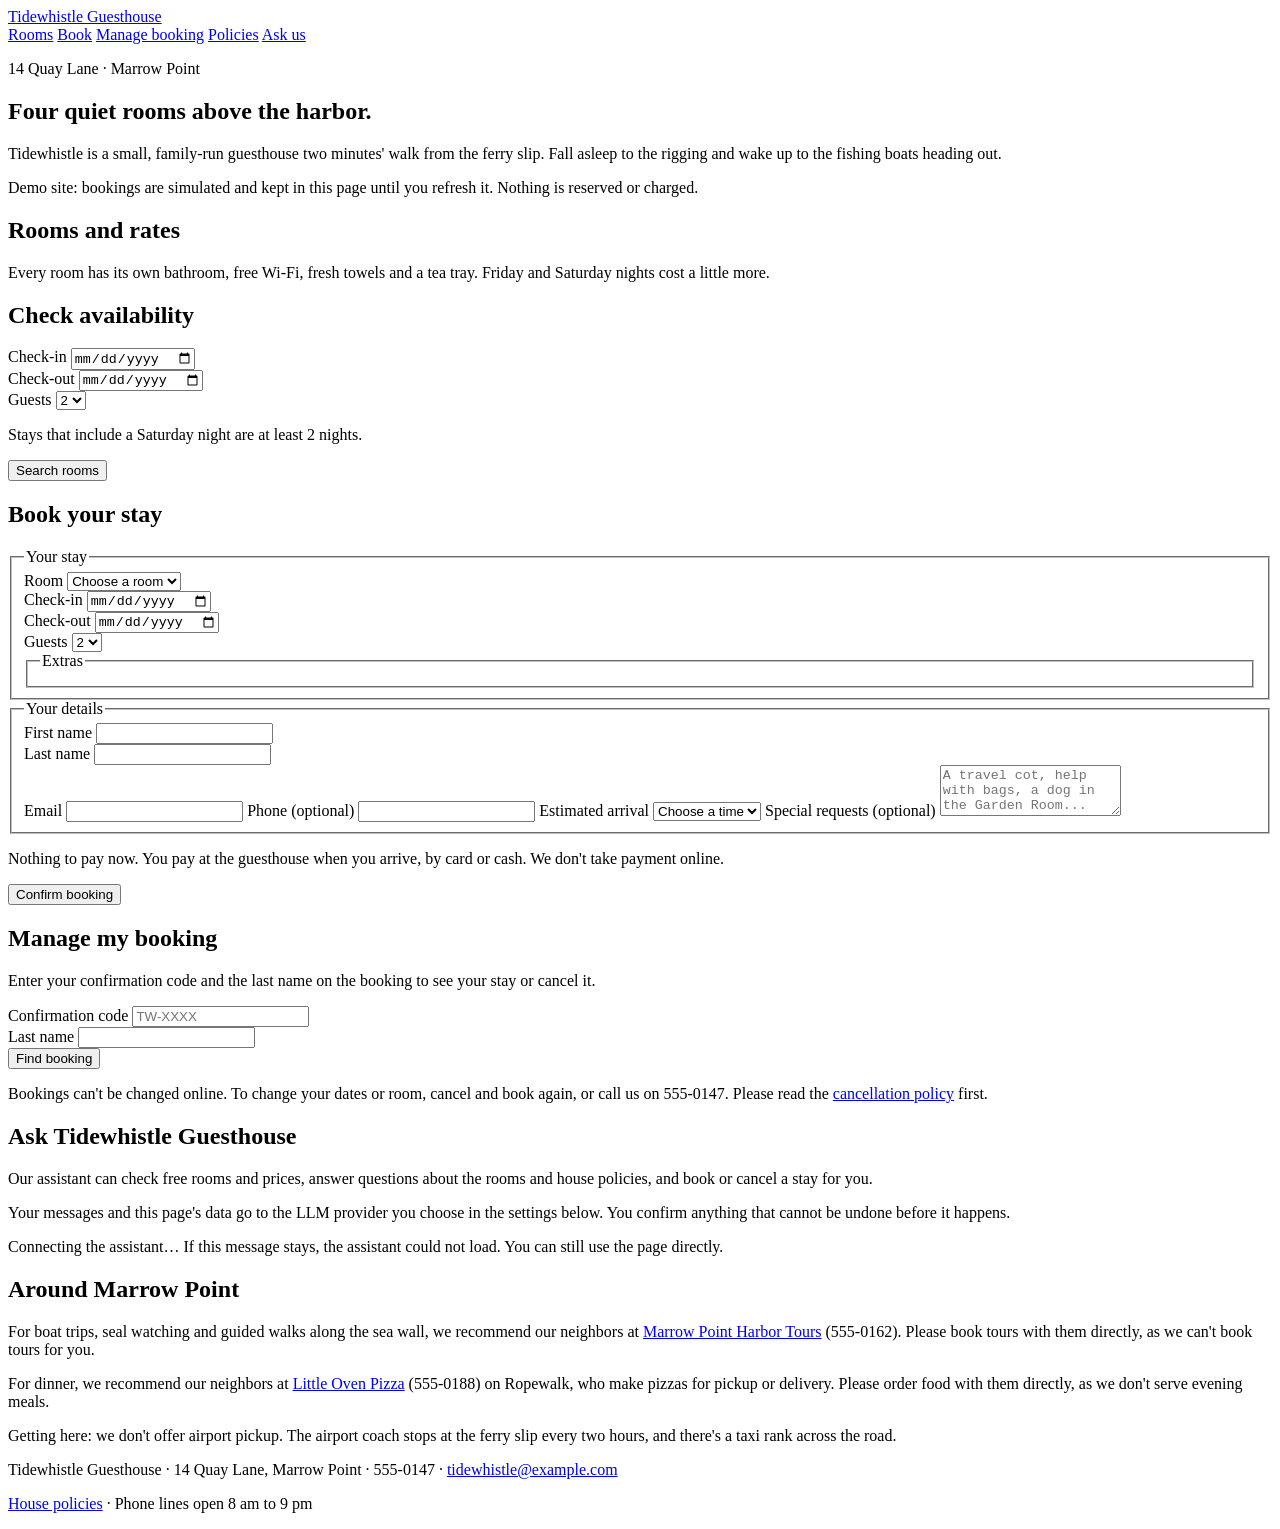
==== examples/guesthouse_agentified/index.html @ f682f7e7 "Link the guesthouse, tour and pizza sites to each other Add a Marrow Point copy of the plain pizza s" ====
<!doctype html>
<html lang="en">
  <head>
    <meta charset="utf-8">
    <meta name="viewport" content="width=device-width, initial-scale=1">
    <meta name="description" content="Tidewhistle Guesthouse has four rooms above the harbor in Marrow Point. Check availability and book your stay.">
    <title>Tidewhistle Guesthouse · Marrow Point</title>
    <link rel="icon" href="favicon.svg" type="image/svg+xml">
    <link rel="stylesheet" href="styles.css">
    <script type="module" src="js/app.js"></script>
    <script type="module" src="site.js"></script>
  </head>
  <body>
    <header>
      <a class="brand" href="index.html">Tidewhistle <span>Guesthouse</span></a>
      <nav aria-label="Main navigation">
        <a href="#rooms">Rooms</a>
        <a href="#availability">Book</a>
        <a href="#manage">Manage booking</a>
        <a href="policies.html">Policies</a>
        <a href="#assistant">Ask us</a>
      </nav>
    </header>
    <main>
      <section class="intro" aria-labelledby="welcome">
        <p class="eyebrow">14 Quay Lane · Marrow Point</p>
        <h1 id="welcome">Four quiet rooms above the harbor.</h1>
        <p id="about">Tidewhistle is a small, family-run guesthouse two minutes' walk from the ferry slip.
          Fall asleep to the rigging and wake up to the fishing boats heading out.</p>
        <p id="demo-note" class="note">Demo site: bookings are simulated and kept in this page until you refresh it.
          Nothing is reserved or charged.</p>
      </section>

      <section id="rooms" aria-labelledby="rooms-heading">
        <h2 id="rooms-heading">Rooms and rates</h2>
        <p id="rooms-note">Every room has its own bathroom, free Wi-Fi, fresh towels and a tea tray.
          Friday and Saturday nights cost a little more.</p>
        <div id="room-list" class="room-list"></div>
        <noscript><p>Please turn on JavaScript to see our rooms and book, or call us on 555-0147.</p></noscript>
      </section>

      <div class="booking-layout">
        <section id="availability" aria-labelledby="availability-heading">
          <h2 id="availability-heading">Check availability</h2>
          <form id="search-form" novalidate>
            <div class="field-row">
              <div class="field">
                <label for="search-checkIn">Check-in</label>
                <input id="search-checkIn" type="date" required>
              </div>
              <div class="field">
                <label for="search-checkOut">Check-out</label>
                <input id="search-checkOut" type="date" required>
              </div>
              <div class="field">
                <label for="search-guests">Guests</label>
                <select id="search-guests">
                  <option>1</option>
                  <option selected>2</option>
                  <option>3</option>
                  <option>4</option>
                </select>
              </div>
            </div>
            <p class="note">Stays that include a Saturday night are at least 2 nights.</p>
            <button type="submit">Search rooms</button>
          </form>
          <ul id="search-results" class="results"></ul>
        </section>

        <section id="booking" class="panel" aria-labelledby="booking-heading">
          <h2 id="booking-heading">Book your stay</h2>
          <form id="booking-form" novalidate>
            <fieldset id="stay-fields">
              <legend>Your stay</legend>
              <label for="book-roomId">Room</label>
              <select id="book-roomId" required>
                <option value="">Choose a room</option>
              </select>
              <div class="field-row">
                <div class="field">
                  <label for="book-checkIn">Check-in</label>
                  <input id="book-checkIn" type="date" required>
                </div>
                <div class="field">
                  <label for="book-checkOut">Check-out</label>
                  <input id="book-checkOut" type="date" required>
                </div>
                <div class="field">
                  <label for="book-guests">Guests</label>
                  <select id="book-guests">
                    <option>1</option>
                    <option selected>2</option>
                    <option>3</option>
                    <option>4</option>
                  </select>
                </div>
              </div>
              <fieldset id="book-extras" class="extras" tabindex="-1">
                <legend>Extras</legend>
              </fieldset>
            </fieldset>
            <div id="quote" class="quote"></div>
            <fieldset>
              <legend>Your details</legend>
              <div class="field-row">
                <div class="field">
                  <label for="book-firstName">First name</label>
                  <input id="book-firstName" autocomplete="given-name" maxlength="60" required>
                </div>
                <div class="field">
                  <label for="book-lastName">Last name</label>
                  <input id="book-lastName" autocomplete="family-name" maxlength="60" required>
                </div>
              </div>
              <label for="book-email">Email</label>
              <input id="book-email" type="email" autocomplete="email" maxlength="120" required>
              <label for="book-phone">Phone (optional)</label>
              <input id="book-phone" type="tel" autocomplete="tel" maxlength="20">
              <label for="book-arrival">Estimated arrival</label>
              <select id="book-arrival" required>
                <option value="">Choose a time</option>
              </select>
              <label for="book-requests">Special requests (optional)</label>
              <textarea id="book-requests" rows="3" maxlength="500"
                placeholder="A travel cot, help with bags, a dog in the Garden Room..."></textarea>
            </fieldset>
            <p id="payment-note" class="note">Nothing to pay now. You pay at the guesthouse when you arrive, by card or cash.
              We don't take payment online.</p>
            <button type="submit">Confirm booking</button>
          </form>
          <div id="confirmation" class="confirmation" tabindex="-1" hidden></div>
        </section>
      </div>

      <section id="manage" aria-labelledby="manage-heading">
        <h2 id="manage-heading">Manage my booking</h2>
        <p>Enter your confirmation code and the last name on the booking to see your stay or cancel it.</p>
        <form id="manage-form" class="field-row" novalidate>
          <div class="field">
            <label for="manage-code">Confirmation code</label>
            <input id="manage-code" autocomplete="off" maxlength="12" placeholder="TW-XXXX" required>
          </div>
          <div class="field">
            <label for="manage-lastName">Last name</label>
            <input id="manage-lastName" autocomplete="family-name" maxlength="60" required>
          </div>
          <div class="field">
            <button type="submit">Find booking</button>
          </div>
        </form>
        <div id="manage-result" class="manage-result" tabindex="-1"></div>
        <p id="changes-note" class="note">Bookings can't be changed online. To change your dates or room, cancel and book again,
          or call us on 555-0147. Please read the <a href="policies.html#cancellation">cancellation policy</a> first.</p>
      </section>

      <section id="assistant" class="assistant" aria-labelledby="assistant-heading">
        <h2 id="assistant-heading">Ask Tidewhistle Guesthouse</h2>
        <p>Our assistant can check free rooms and prices, answer questions about the rooms and house policies,
          and book or cancel a stay for you.</p>
        <p class="assistant-note">Your messages and this page's data go to the LLM provider you choose in the settings below. You confirm anything that cannot be undone before it happens.</p>
        <p id="assistant-status" role="status">Connecting the assistant… If this message stays, the assistant could not load. You can still use the page directly.</p>
        <div id="agent-app">
          <div data-ns-slot="header"></div>
          <div class="assistant-panels">
            <div data-ns-slot="chat"></div>
            <div data-ns-slot="agents"></div>
          </div>
          <div data-ns-slot="settings"></div>
        </div>
      </section>

      <section id="around" aria-labelledby="around-heading">
        <h2 id="around-heading">Around Marrow Point</h2>
        <p id="tours-note">For boat trips, seal watching and guided walks along the sea wall, we recommend our neighbors at
          <a href="https://harbortours.example.com/">Marrow Point Harbor Tours</a> (555-0162).
          Please book tours with them directly, as we can't book tours for you.</p>
        <p id="food-note">For dinner, we recommend our neighbors at
          <a href="https://littleoven.example.com/">Little Oven Pizza</a> (555-0188) on Ropewalk, who make pizzas
          for pickup or delivery. Please order food with them directly, as we don't serve evening meals.</p>
        <p id="travel-note">Getting here: we don't offer airport pickup. The airport coach stops at the ferry slip every two hours,
          and there's a taxi rank across the road.</p>
      </section>
      <p id="status" class="visually-hidden" role="status" aria-live="polite"></p>
    </main>
    <footer>
      <p id="contact">Tidewhistle Guesthouse · 14 Quay Lane, Marrow Point · 555-0147 ·
        <a href="mailto:tidewhistle@example.com">tidewhistle@example.com</a></p>
      <p id="phone-hours"><a href="policies.html">House policies</a> · Phone lines open 8 am to 9 pm</p>
    </footer>
  </body>
</html>
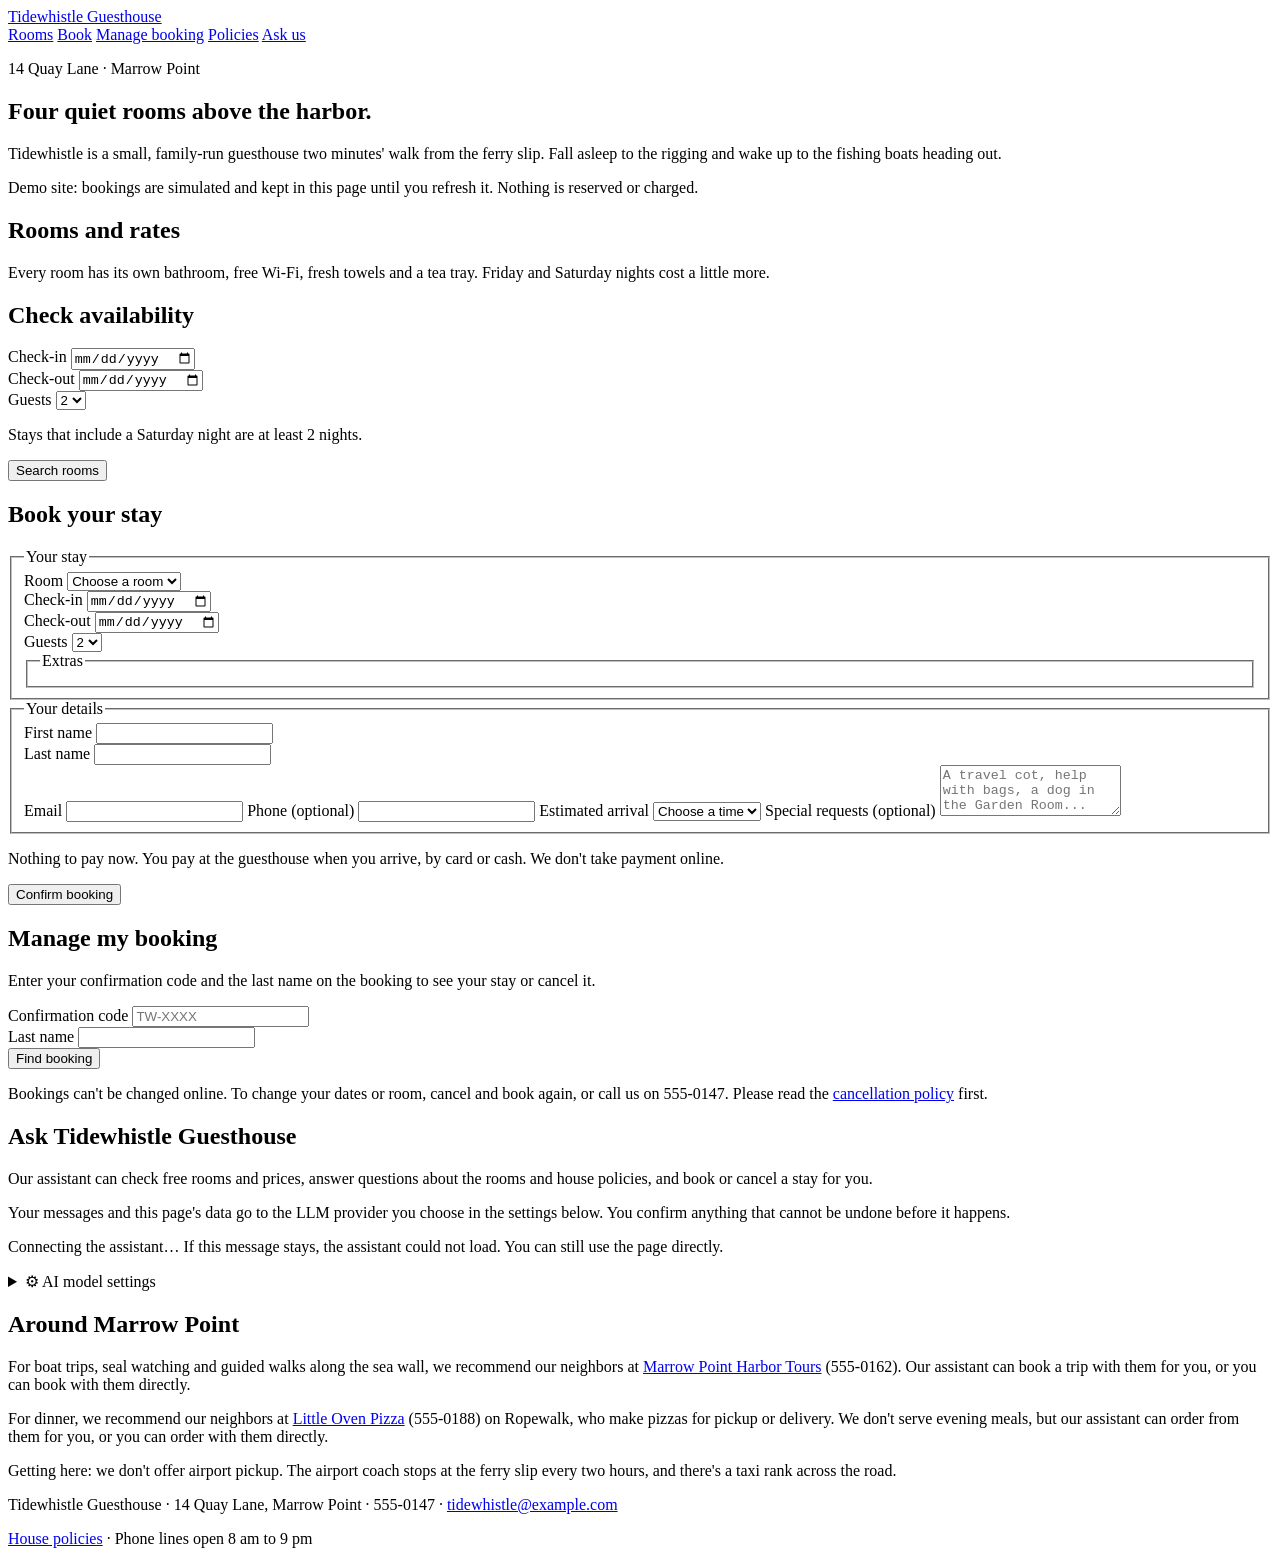
==== commit 41e24ab0: "Let the guesthouse book a tour and order pizza through partner windows A partner network now also ge" ====
--- a/examples/guesthouse_agentified/index.html
+++ b/examples/guesthouse_agentified/index.html
@@ -162,11 +162,14 @@
         <p id="assistant-status" role="status">Connecting the assistant… If this message stays, the assistant could not load. You can still use the page directly.</p>
         <div id="agent-app">
           <div data-ns-slot="header"></div>
-          <div class="assistant-panels">
-            <div data-ns-slot="chat"></div>
+          <div class="assistant-tools">
             <div data-ns-slot="agents"></div>
+            <details class="assistant-settings">
+              <summary>⚙ AI model settings</summary>
+              <div data-ns-slot="settings"></div>
+            </details>
           </div>
-          <div data-ns-slot="settings"></div>
+          <div data-ns-slot="chat"></div>
         </div>
       </section>
 
@@ -174,10 +177,10 @@
         <h2 id="around-heading">Around Marrow Point</h2>
         <p id="tours-note">For boat trips, seal watching and guided walks along the sea wall, we recommend our neighbors at
           <a href="https://harbortours.example.com/">Marrow Point Harbor Tours</a> (555-0162).
-          Please book tours with them directly, as we can't book tours for you.</p>
+          Our assistant can book a trip with them for you, or you can book with them directly.</p>
         <p id="food-note">For dinner, we recommend our neighbors at
           <a href="https://littleoven.example.com/">Little Oven Pizza</a> (555-0188) on Ropewalk, who make pizzas
-          for pickup or delivery. Please order food with them directly, as we don't serve evening meals.</p>
+          for pickup or delivery. We don't serve evening meals, but our assistant can order from them for you, or you can order with them directly.</p>
         <p id="travel-note">Getting here: we don't offer airport pickup. The airport coach stops at the ferry slip every two hours,
           and there's a taxi rank across the road.</p>
       </section>
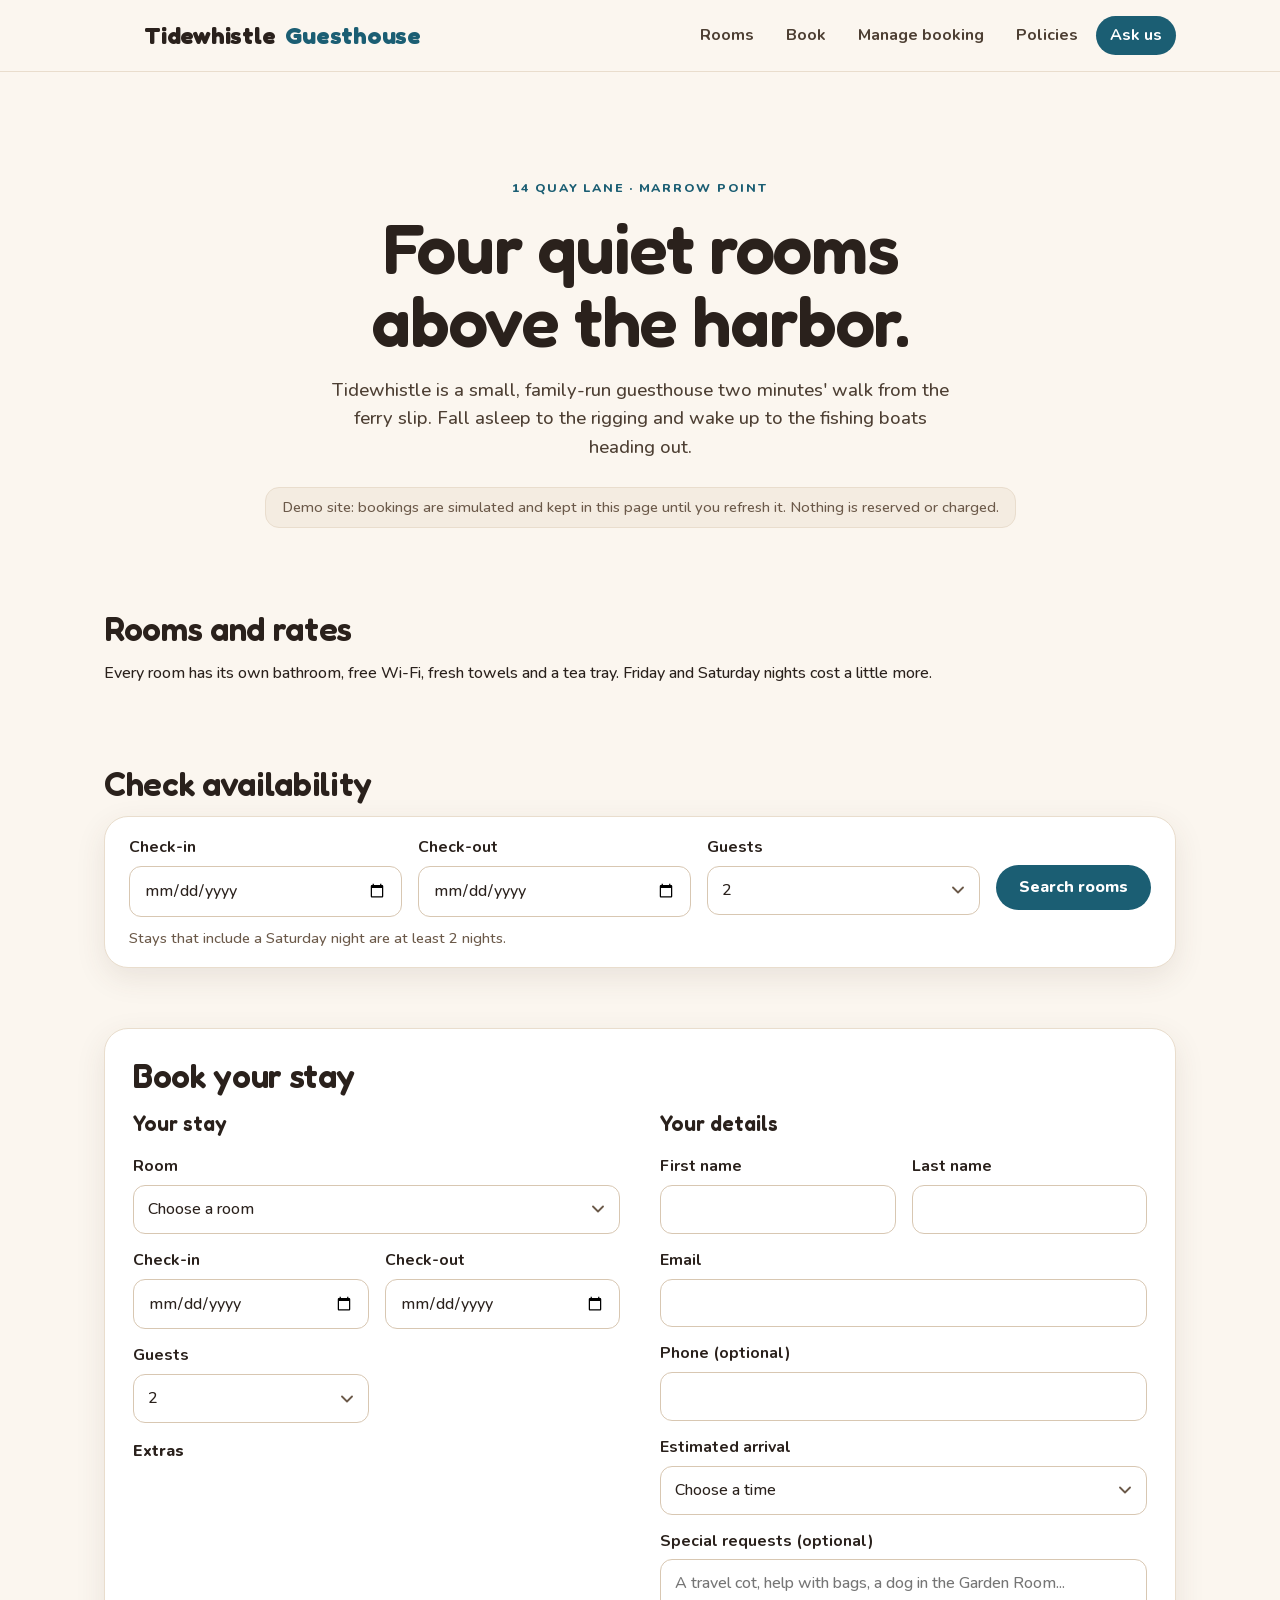
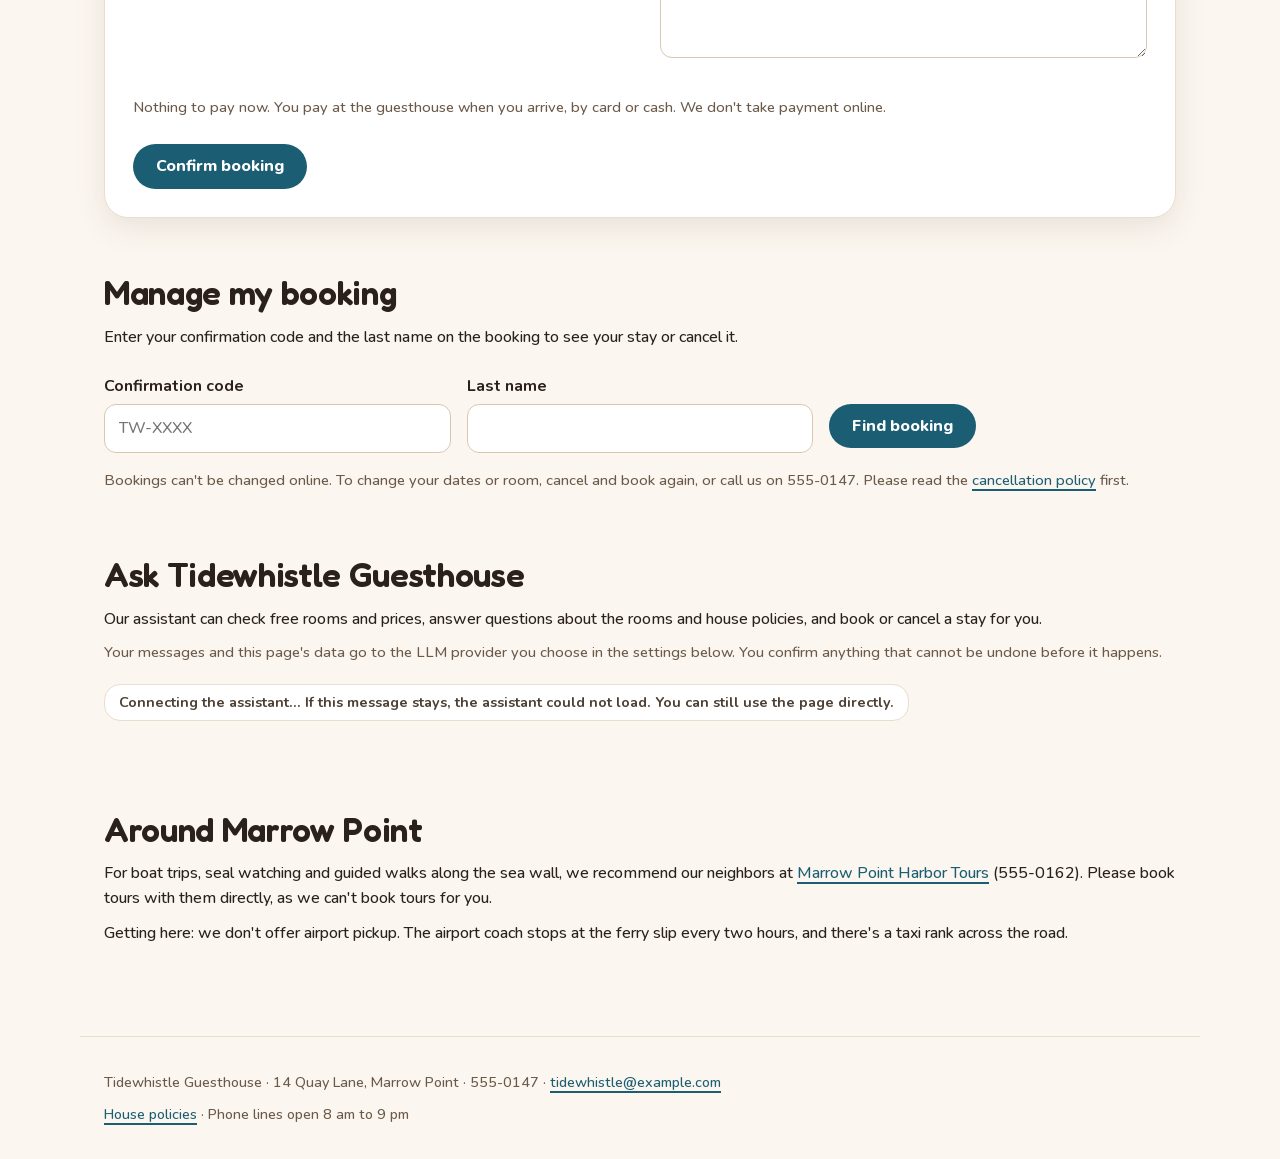
==== commit 5aa66171: "Restyle the example sites and drop the chat box Give the guesthouse, harbor tours and pizza sites, p" ====
--- a/examples/guesthouse_agentified/index.html
+++ b/examples/guesthouse_agentified/index.html
@@ -177,10 +177,7 @@
         <h2 id="around-heading">Around Marrow Point</h2>
         <p id="tours-note">For boat trips, seal watching and guided walks along the sea wall, we recommend our neighbors at
           <a href="https://harbortours.example.com/">Marrow Point Harbor Tours</a> (555-0162).
-          Our assistant can book a trip with them for you, or you can book with them directly.</p>
-        <p id="food-note">For dinner, we recommend our neighbors at
-          <a href="https://littleoven.example.com/">Little Oven Pizza</a> (555-0188) on Ropewalk, who make pizzas
-          for pickup or delivery. We don't serve evening meals, but our assistant can order from them for you, or you can order with them directly.</p>
+          Please book tours with them directly, as we can't book tours for you.</p>
         <p id="travel-note">Getting here: we don't offer airport pickup. The airport coach stops at the ferry slip every two hours,
           and there's a taxi rank across the road.</p>
       </section>
--- a/examples/guesthouse_agentified/styles.css
+++ b/examples/guesthouse_agentified/styles.css
@@ -0,0 +1,843 @@
+/* Fonts are stored with the site, so the page loads nothing from other servers.
+   Both are under the SIL Open Font License: see the files in fonts/. */
+@font-face {
+  font-family: "Fredoka";
+  font-style: normal;
+  font-weight: 300 700;
+  font-display: swap;
+  src: url("fonts/fredoka.woff2") format("woff2");
+}
+@font-face {
+  font-family: "Nunito";
+  font-style: normal;
+  font-weight: 200 1000;
+  font-display: swap;
+  src: url("fonts/nunito.woff2") format("woff2");
+}
+
+:root {
+  /* Warm paper, dark ink and soft lines, shared by the example sites. */
+  --paper: #fbf6ef;
+  --paper-deep: #f4ece1;
+  --surface: #ffffff;
+  --ink: #2a211c;
+  --ink-soft: #4d3f33;
+  --muted: #6b5949;
+  --line: #e9ddcd;
+  --line-strong: #d8c7b2;
+  --ok: #2e8b5a;
+  --ok-ink: #1c593a;
+  --ok-bg: #eaf5ee;
+  --ok-line: #cde8d6;
+  --warn-bg: #fcf3e1;
+  --warn-line: #f1c977;
+  --error: #a3261b;
+  /* This site's own colors. */
+  --brand: #1b5e73;
+  --brand-dark: #134657;
+  --brand-soft: #e3eff1;
+  --focus: #d08a2c;
+  --display: "Fredoka", "Nunito", system-ui, sans-serif;
+  --text: "Nunito", system-ui, sans-serif;
+  --mono: ui-monospace, "SF Mono", Menlo, Consolas, monospace;
+  --radius: 18px;
+  --shadow: 0 10px 30px rgba(77, 63, 51, .10);
+  --shadow-lift: 0 30px 80px rgba(42, 33, 28, .35);
+  color-scheme: light;
+  font-family: var(--text);
+  font-weight: 500;
+  color: var(--ink);
+  background: var(--paper);
+  line-height: 1.55;
+  -webkit-font-smoothing: antialiased;
+}
+* { box-sizing: border-box; }
+body { margin: 0; }
+main, footer { max-width: 1120px; margin: auto; padding: 24px; }
+/* The header's line runs the full width, while its content lines up with main. */
+header {
+  display: flex;
+  align-items: center;
+  justify-content: space-between;
+  gap: 24px;
+  padding: 16px max(24px, calc((100% - 1120px) / 2 + 24px));
+  border-bottom: 1px solid var(--line);
+}
+a { color: var(--brand); text-underline-offset: 4px; text-decoration-thickness: 1.5px; }
+a:hover { color: var(--brand-dark); }
+.brand {
+  display: inline-flex;
+  align-items: center;
+  gap: 10px;
+  font-family: var(--display);
+  font-size: 1.5rem;
+  font-weight: 700;
+  letter-spacing: -.01em;
+  text-decoration: none;
+  color: var(--ink);
+}
+.brand::before {
+  content: "";
+  flex: none;
+  width: 30px;
+  height: 30px;
+  background: url("favicon.svg") center / contain no-repeat;
+}
+.brand span { color: var(--brand); }
+nav { display: flex; flex-wrap: wrap; gap: 4px; }
+nav a {
+  padding: 7px 14px;
+  border-radius: 999px;
+  font-weight: 700;
+  color: var(--ink-soft);
+  text-decoration: none;
+}
+nav a:hover { color: var(--ink); background: var(--paper-deep); }
+nav a[aria-current="page"] { color: var(--brand-dark); background: var(--brand-soft); }
+/* The assistant link stands out, as the way to ask instead of searching. */
+nav a[href$="#assistant"] { color: #fff; background: var(--brand); }
+nav a[href$="#assistant"]:hover { color: #fff; background: var(--brand-dark); }
+
+.intro {
+  max-width: 820px;
+  margin: 0 auto;
+  padding: clamp(36px, 8vh, 88px) 0 16px;
+  text-align: center;
+}
+.intro > p { max-width: 640px; margin-inline: auto; }
+.intro > p:not([class]) { font-size: 1.15rem; color: var(--ink-soft); }
+/* The demo note sits under the welcome text as a quiet label. */
+.intro .note {
+  display: inline-block;
+  max-width: 760px;
+  margin-top: 16px;
+  padding: 8px 16px;
+  border: 1px solid var(--line);
+  border-radius: 14px;
+  background: var(--paper-deep);
+}
+.eyebrow {
+  font-size: .78rem;
+  font-weight: 800;
+  text-transform: uppercase;
+  letter-spacing: .14em;
+  color: var(--brand);
+}
+h1 {
+  font-family: var(--display);
+  font-weight: 600;
+  font-size: clamp(2.4rem, 6.4vw, 4.4rem);
+  line-height: 1.04;
+  letter-spacing: -.02em;
+  margin: 14px 0 18px;
+  text-wrap: balance;
+}
+h2 {
+  font-family: var(--display);
+  font-weight: 600;
+  font-size: clamp(1.7rem, 3vw, 2.1rem);
+  line-height: 1.15;
+  letter-spacing: -.01em;
+  margin: 56px 0 12px;
+}
+h3 { margin: 0 0 6px; font-size: 1.1rem; font-weight: 800; }
+p { margin: 10px 0; text-wrap: pretty; }
+.note, .facts { color: var(--muted); font-size: .92rem; }
+li::marker { color: var(--brand); }
+
+/* Rooms */
+.room-list {
+  display: grid;
+  grid-template-columns: repeat(auto-fill, minmax(240px, 1fr));
+  gap: 20px;
+  margin-top: 24px;
+}
+.room, .panel, .results li, .manage-result:not(:empty) {
+  padding: 20px;
+  border: 1px solid var(--line);
+  border-radius: var(--radius);
+  background: var(--surface);
+}
+.room {
+  display: flex;
+  flex-direction: column;
+  overflow: hidden;
+  transition: transform .2s, box-shadow .2s;
+}
+.room:hover { transform: translateY(-3px); box-shadow: var(--shadow); }
+/* A picture across the top of each card, in place of a photo. */
+.room::before {
+  content: "";
+  display: block;
+  aspect-ratio: 16 / 9;
+  margin: -20px -20px 16px;
+  background: var(--brand-soft) center / cover no-repeat;
+}
+/* The pictures follow the room order in js/guesthouse-data.js. */
+.room:nth-child(1)::before { background-image: url("img/room-harbor-view.svg"); }
+.room:nth-child(2)::before { background-image: url("img/room-lantern.svg"); }
+.room:nth-child(3)::before { background-image: url("img/room-garden.svg"); }
+.room:nth-child(4)::before { background-image: url("img/room-net-loft.svg"); }
+.room h3 { font-family: var(--display); font-size: 1.35rem; font-weight: 600; }
+/* The rates line has no class of its own. */
+.room > p:not([class]) { font-weight: 800; }
+.room > p:last-of-type { margin-bottom: 20px; }
+/* Keep the buttons in one line along the bottom of the cards. */
+.room button { width: 100%; margin-top: auto; }
+.amenities { margin: 8px 0; padding: 0; list-style: none; }
+.amenities li { position: relative; padding-left: 18px; }
+.amenities li::before {
+  content: "";
+  position: absolute;
+  left: 2px;
+  top: .6em;
+  width: 7px;
+  height: 7px;
+  border-radius: 50%;
+  background: var(--brand);
+}
+
+/* Forms */
+/* The search runs across the page above the booking form, so neither leaves an empty
+   column beside the other. */
+.booking-layout { display: grid; gap: 40px; margin-top: 56px; }
+.booking-layout h2 { margin-top: 0; }
+.panel { padding: 28px; border-radius: 24px; box-shadow: var(--shadow); }
+.panel h2 { margin-top: 0; }
+/* 160px keeps a date input wide enough to show its whole date and calendar icon. */
+.field-row {
+  display: grid;
+  grid-template-columns: repeat(auto-fit, minmax(160px, 1fr));
+  gap: 0 16px;
+  align-items: start;
+}
+fieldset { margin: 0 0 20px; padding: 0; border: 0; }
+legend {
+  padding: 0;
+  font-family: var(--display);
+  font-size: 1.3rem;
+  font-weight: 600;
+}
+.extras { margin-top: 16px; }
+.extras legend { font-family: inherit; font-size: 1rem; font-weight: 800; }
+label { display: block; margin: 14px 0 6px; font-weight: 700; }
+.check { display: flex; gap: 10px; align-items: center; margin: 8px 0; font-weight: 500; }
+input, select, textarea {
+  width: 100%;
+  padding: 11px 14px;
+  font: inherit;
+  color: inherit;
+  border: 1.5px solid var(--line-strong);
+  border-radius: 12px;
+  background: var(--surface);
+  transition: border-color .15s, box-shadow .15s;
+}
+input:hover, select:hover, textarea:hover { border-color: #c4ae95; }
+input:focus, select:focus, textarea:focus {
+  border-color: var(--brand);
+  box-shadow: 0 0 0 4px color-mix(in srgb, var(--brand) 14%, transparent);
+}
+/* A drawn arrow, so every select looks the same in every browser. */
+select {
+  appearance: none;
+  padding-right: 40px;
+  background: var(--surface) url("data:image/svg+xml,%3Csvg xmlns='http://www.w3.org/2000/svg' viewBox='0 0 12 8'%3E%3Cpath d='M1 1.5l5 5 5-5' fill='none' stroke='%236b5949' stroke-width='1.8' stroke-linecap='round' stroke-linejoin='round'/%3E%3C/svg%3E") no-repeat right 15px center / 12px 8px;
+}
+input[type="checkbox"], input[type="radio"] {
+  width: 18px;
+  height: 18px;
+  margin: 0;
+  accent-color: var(--brand);
+}
+.check input { width: 18px; flex: none; }
+textarea { resize: vertical; }
+button {
+  margin-top: 16px;
+  padding: 11px 22px;
+  font: inherit;
+  font-weight: 800;
+  line-height: 1.3;
+  color: #fff;
+  border: 1.5px solid transparent;
+  border-radius: 999px;
+  background: var(--brand);
+  cursor: pointer;
+  transition: background .15s, transform .1s;
+}
+button:hover { background: var(--brand-dark); }
+button:active { transform: translateY(1px); }
+:focus-visible { outline: 3px solid var(--focus); outline-offset: 3px; }
+.field-error { margin: 6px 0 0; color: var(--error); font-size: .9rem; font-weight: 700; }
+[aria-invalid="true"] { border-color: var(--error); }
+/* Line the button up with the inputs beside it, below their labels. */
+#manage-form button { margin-top: 44px; }
+
+/* Results, price and bookings */
+.results { display: grid; gap: 12px; padding: 0; list-style: none; }
+.results li { border-radius: 16px; }
+.results li h3 { font-family: var(--display); font-size: 1.2rem; font-weight: 600; }
+/* The results are a row of cards under the search, each with its button at the bottom. */
+#search-results { grid-template-columns: repeat(auto-fill, minmax(280px, 1fr)); margin: 20px 0 0; }
+#search-results li { display: flex; flex-direction: column; }
+#search-results li > p:last-of-type { margin-bottom: 16px; }
+#search-results li > button { margin-top: auto; }
+/* A message with no button, such as "No rooms are free", takes the whole row. */
+#search-results li:not(:has(> button)) { grid-column: 1 / -1; }
+.quote { margin: 0 0 20px; }
+/* The price sits on a soft panel, like a receipt. */
+.quote:not(:empty) { padding: 14px 18px; border-radius: 14px; background: var(--paper); }
+.quote h3 { font-size: .78rem; text-transform: uppercase; letter-spacing: .12em; color: var(--muted); }
+table { width: 100%; border-collapse: separate; border-spacing: 0; }
+th, td { padding: 8px 4px; text-align: left; vertical-align: top; border-bottom: 1px solid var(--line); }
+th { font-weight: 800; border-bottom: 1.5px solid var(--line-strong); }
+.quote td:last-child { text-align: right; white-space: nowrap; }
+.quote tr:last-child td {
+  padding-top: 12px;
+  font-family: var(--display);
+  font-size: 1.3rem;
+  font-weight: 600;
+  border-bottom: 0;
+}
+.confirmation {
+  margin-top: 24px;
+  padding: 20px;
+  border: 1px solid var(--ok-line);
+  border-radius: var(--radius);
+  background: var(--ok-bg);
+}
+.confirmation h3 { color: var(--ok-ink); }
+.summary { display: grid; grid-template-columns: max-content 1fr; gap: 4px 16px; margin: 12px 0; }
+.summary dt { font-weight: 700; color: var(--muted); }
+.summary dd { margin: 0; font-weight: 700; overflow-wrap: anywhere; }
+.manage-result { margin-top: 16px; }
+
+/* Policies */
+.toc { display: flex; flex-wrap: wrap; gap: 8px; padding: 8px 0 4px; }
+.toc a {
+  padding: 8px 14px;
+  border: 1px solid var(--line);
+  border-radius: 999px;
+  font-weight: 700;
+  color: var(--ink-soft);
+  text-decoration: none;
+  background: var(--surface);
+}
+.toc a:hover { color: var(--ink); border-color: var(--line-strong); }
+section > table {
+  max-width: 640px;
+  overflow: hidden;
+  border: 1px solid var(--line);
+  border-radius: 14px;
+  background: var(--surface);
+}
+section > table :is(th, td) { padding: 10px 14px; }
+section > table tr:last-child td { border-bottom: 0; }
+
+footer {
+  margin-top: 56px;
+  color: var(--muted);
+  font-size: .9rem;
+  border-top: 1px solid var(--line);
+}
+.visually-hidden { position: absolute; width: 1px; height: 1px; margin: -1px; padding: 0; overflow: hidden; clip-path: inset(50%); white-space: nowrap; }
+[hidden] { display: none !important; }
+@media (min-width: 761px) {
+  /* The search is one bar: the dates, the guests and the button in a row. */
+  #search-form {
+    display: grid;
+    grid-template-columns: minmax(0, 1fr) auto;
+    column-gap: 16px;
+    padding: 4px 24px 8px;
+  border: 1px solid var(--line);
+  border-radius: 24px;
+  background: var(--surface);
+  box-shadow: var(--shadow);
+  }
+  #search-form > .field-row { grid-column: 1; grid-row: 1; grid-template-columns: repeat(3, minmax(0, 1fr)); }
+  /* 44px lines the button up with the inputs, below their labels. */
+  #search-form > button { grid-column: 2; grid-row: 1; align-self: start; margin-top: 44px; }
+  #search-form > .note { grid-column: 1 / -1; grid-row: 2; }
+  /* The booking form in two columns: the stay and its price on the left, the guest's
+     details on the right. The third row takes the spare height, so the left side has
+     no gaps. */
+  #booking-form {
+    display: grid;
+    grid-template-columns: minmax(0, 1fr) minmax(0, 1fr);
+    grid-template-rows: auto auto 1fr auto auto;
+    column-gap: 40px;
+    align-items: start;
+  }
+  #stay-fields { grid-column: 1; grid-row: 1; }
+  #booking-form > .quote { grid-column: 1; grid-row: 2; }
+  #booking-form > fieldset:last-of-type { grid-column: 2; grid-row: 1 / span 3; }
+  #booking-form > p { grid-column: 1 / -1; grid-row: 4; }
+  #booking-form > button { grid-column: 1 / -1; grid-row: 5; justify-self: start; }
+}
+@media (max-width: 760px) {
+  main, footer { padding: 16px; }
+  header { flex-direction: column; align-items: start; gap: 12px; padding: 14px 16px; }
+  nav a { padding: 6px 12px; }
+  .panel { padding: 20px; }
+  /* Give the Find booking button its own row, with space above it. */
+  #manage-form .field:last-child { grid-column: 1 / -1; }
+  #manage-form button { margin-top: 16px; }
+}
+
+/* Assistant layout, from the agentify-website skill, in the site's colors. The chat
+   has no box: it grows with the page, and its message box sticks to the bottom of the
+   screen while the chat is in view. chat-follow.js scrolls to each new message. */
+.assistant { margin-top: 64px; }
+.assistant-note { color: var(--muted); font-size: .92rem; }
+#assistant-status {
+  display: inline-block;
+  padding: 6px 14px;
+  border: 1px solid var(--line);
+  border-radius: 16px;
+  background: var(--surface);
+  font-size: .9rem;
+  font-weight: 700;
+  color: var(--ink-soft);
+}
+
+/* The runtime reads these variables for its chat, settings and agent panels.
+   White text sits on --ns-primary (the Send and settings buttons) and on --ns-accent
+   (Send while a turn is steered), so both keep at least 4.5:1 contrast with white.
+   The visitor's messages use the ink. */
+#agent-app {
+  --ns-font: var(--text);
+  --ns-bg: var(--paper);
+  --ns-fg: var(--ink);
+  --ns-primary: var(--brand);
+  --ns-accent: var(--brand-dark);
+  --ns-border: var(--line);
+  --ns-panelbg: var(--surface);
+  --ns-msgbg: var(--surface);
+  --ns-muted: var(--muted);
+  --ns-user-bg: var(--ink);
+  --ns-user-fg: #fff;
+  --ns-radius: 18px;
+  margin-top: 24px;
+}
+
+/* Header: the site's mark, the assistant's name and the model badge, as pills. */
+#agent-app .ns-header { flex-wrap: wrap; gap: 10px; padding: 0 0 14px; border-bottom: 1px solid var(--line); }
+#agent-app .ns-title {
+  display: flex;
+  align-items: center;
+  gap: 10px;
+  font-family: var(--display);
+  font-size: 1.35rem;
+  font-weight: 600;
+}
+#agent-app .ns-title::before {
+  content: "";
+  flex: none;
+  width: 30px;
+  height: 30px;
+  background: url("favicon.svg") center / contain no-repeat;
+}
+#agent-app .ns-llmbadge {
+  display: inline-flex;
+  align-items: center;
+  gap: 8px;
+  padding: 5px 12px;
+  border: 1px solid var(--line);
+  border-radius: 999px;
+  font-size: 12.5px;
+  font-weight: 800;
+  color: var(--ink);
+  background: var(--surface);
+}
+#agent-app .ns-llmbadge::before {
+  content: "";
+  flex: none;
+  width: 8px;
+  height: 8px;
+  border-radius: 50%;
+  background: var(--line-strong);
+}
+#agent-app .ns-llmbadge.real::before { background: var(--ok); }
+#agent-app .ns-llmbadge.pending::before { background: var(--warn-line); }
+#agent-app .ns-llmbadge.error { color: var(--error); border-color: #efc7c1; background: #fdf1ef; }
+#agent-app .ns-llmbadge.error::before { background: var(--error); }
+#agent-app .ns-llmbadge.mock { color: #7a4d06; border-color: var(--warn-line); background: var(--warn-bg); }
+#agent-app .ns-llmbadge.mock::before { background: #d39a2c; }
+#agent-app .ns-devtoggle {
+  padding: 5px 12px;
+  border: 1px solid var(--line-strong);
+  border-radius: 999px;
+  font-size: 12.5px;
+  font-weight: 700;
+  color: var(--ink-soft);
+}
+#agent-app .ns-devtoggle.on { color: #fff; border-color: var(--ink); background: var(--ink); }
+/* A site's button:hover background also reaches the runtime's plain buttons, behind
+   their dark text. Give them a light hover of their own. */
+#agent-app .ns-devtoggle:not(.on):hover { background: var(--paper-deep); }
+#agent-app .ns-modal-close:hover { background: transparent; }
+#agent-app .ns-breadcrumb { font-family: var(--mono); }
+
+/* Tools row: the agents as small pills, and the settings behind a pill of their own.
+   The settings take the whole row when open. */
+.assistant-tools {
+  display: flex;
+  flex-wrap: wrap;
+  align-items: center;
+  gap: 10px 16px;
+  margin-top: 14px;
+}
+.assistant-tools > [data-ns-slot="agents"] { flex: 1 1 320px; }
+#agent-app[data-dev="true"] .assistant-tools > [data-ns-slot="agents"] { flex-basis: 100%; }
+/* Hide the settings pill until the runtime fills it, so a failed load leaves no
+   empty control. */
+#agent-app:not(.ns-composed-app) .assistant-settings { display: none; }
+#agent-app .assistant-settings { flex: none; margin-left: auto; }
+#agent-app .assistant-settings[open] { flex-basis: 100%; }
+#agent-app .assistant-settings > summary {
+  display: flex;
+  align-items: center;
+  gap: 8px;
+  width: max-content;
+  margin-left: auto;
+  padding: 6px 14px;
+  border: 1px solid var(--line-strong);
+  border-radius: 999px;
+  font-size: 13px;
+  font-weight: 800;
+  color: var(--ink-soft);
+  background: var(--surface);
+  list-style: none;
+  cursor: pointer;
+}
+#agent-app .assistant-settings > summary::-webkit-details-marker { display: none; }
+#agent-app .assistant-settings > summary::after {
+  content: "";
+  width: 7px;
+  height: 7px;
+  margin-top: -3px;
+  border-right: 2px solid currentColor;
+  border-bottom: 2px solid currentColor;
+  transform: rotate(45deg);
+}
+#agent-app .assistant-settings[open] > summary { color: #fff; border-color: var(--ink); background: var(--ink); }
+#agent-app .assistant-settings[open] > summary::after { margin-top: 3px; transform: rotate(-135deg); }
+#agent-app .assistant-settings > summary:hover { border-color: var(--muted); }
+#agent-app .assistant-settings [data-ns-slot="settings"] {
+  margin-top: 10px;
+  padding: 18px;
+  border: 1px solid var(--line);
+  border-radius: 22px;
+  background: var(--surface);
+  box-shadow: var(--shadow);
+}
+
+/* Agents working for you, as one row of pills. */
+#agent-app .ns-agents {
+  flex-direction: row;
+  flex-wrap: wrap;
+  align-items: center;
+  gap: 8px 10px;
+  padding: 0;
+  border: 0;
+  background: transparent;
+  overflow: visible;
+}
+#agent-app .ns-agents h3 { font-size: 11px; font-weight: 800; letter-spacing: .12em; color: var(--muted); }
+#agent-app #ns-anodes { display: flex; flex-wrap: wrap; gap: 8px; min-width: 0; }
+#agent-app .ns-anode { gap: 8px; min-width: 0; padding: 5px 12px 5px 9px; border-color: var(--line); border-radius: 999px; background: var(--surface); }
+#agent-app .ns-anode:hover { border-color: var(--line-strong); box-shadow: var(--shadow); }
+#agent-app .ns-anode.active { border-color: var(--brand); }
+#agent-app .ns-anode .ns-aicon { font-size: 15px; }
+#agent-app .ns-anode .ns-ameta { display: flex; align-items: baseline; gap: 6px; }
+#agent-app .ns-anode .ns-aname { max-width: 240px; font-weight: 800; }
+#agent-app .ns-anode .ns-arole { white-space: nowrap; }
+#agent-app .ns-anode.done .ns-adot { background: var(--ok); }
+
+/* The chat: no box and no fixed height. It grows with its messages. */
+#agent-app.ns-composed-app [data-ns-slot="chat"] { height: auto; }
+#agent-app .ns-chat {
+  height: auto;
+  min-height: 0;
+  overflow: visible;
+  border: 0;
+  border-radius: 0;
+  background: transparent;
+}
+#agent-app .ns-action-status { border-bottom: 0; color: var(--muted); }
+#agent-app .ns-action-status summary { font-weight: 700; cursor: pointer; }
+/* The left padding makes room for the assistant's mark beside its replies. */
+#agent-app .ns-msgs { flex: none; gap: 18px; padding: 16px 0 8px 44px; overflow: visible; }
+/* Long links in a reply would run out of the bubble on a phone. "anywhere" would also
+   let the consent card's buttons shrink and split their labels. */
+#agent-app .ns-msg { overflow-wrap: break-word; font-size: 16px; line-height: 1.6; }
+/* The assistant's replies sit on the page, beside its mark, without a bubble. */
+#agent-app .ns-msg.bot {
+  position: relative;
+  padding: 3px 0;
+  border: 0;
+  border-radius: 0;
+  background: transparent;
+}
+#agent-app .ns-msg.user { padding: 11px 16px; border-radius: 18px 18px 6px 18px; }
+#agent-app .ns-msg.bot:not(.ns-turn-status, .ns-consent, .ns-linker)::before {
+  content: "";
+  position: absolute;
+  top: 2px;
+  left: -44px;
+  width: 30px;
+  height: 30px;
+  background: url("favicon.svg") center / contain no-repeat;
+}
+#agent-app .ns-msg.ns-turn-status { padding: 2px 0; font-weight: 700; }
+/* While a consent card waits, the status line above it already says "Contacting", though
+   nothing has been sent. Hide it until the visitor answers. */
+#agent-app .ns-msgs:has(.ns-consent-actions) > .ns-turn-status { display: none; }
+
+/* The message box is a pill with its buttons inside, and it sticks to the bottom of
+   the screen. The fade above it lets messages pass softly behind it. */
+#agent-app .ns-inputbar {
+  position: sticky;
+  bottom: 0;
+  z-index: 5;
+  isolation: isolate;
+  flex-wrap: nowrap;
+  align-items: center;
+  gap: 8px;
+  padding: 24px 6px 20px 22px;
+  border: 0;
+  background: linear-gradient(to top, var(--paper) 72%, transparent);
+}
+/* The pill is drawn behind the input and buttons, inside the fade. */
+#agent-app .ns-inputbar::before {
+  content: "";
+  position: absolute;
+  inset: 18px 0 14px;
+  z-index: -1;
+  border: 1.5px solid var(--line-strong);
+  border-radius: 999px;
+  background: var(--surface);
+  box-shadow: var(--shadow);
+  transition: border-color .15s, box-shadow .15s;
+}
+#agent-app .ns-inputbar:focus-within::before { border-color: var(--brand); }
+/* The pill shows the keyboard focus, as the input itself has no border. */
+#agent-app .ns-inputbar:has(.ns-input:focus-visible)::before { outline: 3px solid var(--focus); outline-offset: 2px; }
+#agent-app .ns-inputbar[data-turn-active="true"]::before {
+  box-shadow: 0 0 0 3px color-mix(in srgb, var(--brand) 18%, transparent), var(--shadow);
+}
+#agent-app .ns-inputbar .ns-input {
+  flex: 1 1 auto;
+  min-width: 0;
+  padding: 10px 0;
+  border: 0;
+  border-radius: 0;
+  font-size: 16px;
+  background: transparent;
+  box-shadow: none;
+}
+#agent-app .ns-inputbar .ns-input:focus-visible { outline: none; }
+#agent-app .ns-inputbar button { flex: none; padding: 11px 20px; border-radius: 999px; font-weight: 800; }
+#agent-app .ns-send:hover:not(:disabled) { background: var(--brand-dark); }
+/* The runtime styles New chat inline, so only !important can restyle it. */
+#agent-app #ns-newchat {
+  color: var(--ink-soft) !important;
+  border: 1.5px solid var(--line) !important;
+  background: var(--surface) !important;
+}
+#agent-app #ns-newchat:hover { background: var(--paper-deep) !important; }
+
+/* Chat forms and choices */
+#agent-app .ns-widget { padding: 16px; border: 1px solid var(--line); border-radius: 18px; background: var(--surface); }
+/* A widget with its own color keeps a bar of that color along its top. */
+#agent-app .ns-widget[style*="--w"] { border-top: 3px solid var(--w); }
+#agent-app .ns-w-head { font-family: var(--display); font-size: 1.1rem; font-weight: 600; }
+/* Chat forms label radio groups with a legend, so site legend fonts would reach them. */
+#agent-app .ns-w-label { font-family: inherit; font-weight: 700; }
+/* Site label rules add margins to chat form fields and make their options bold. */
+#agent-app .ns-widget label { margin: 0; }
+#agent-app .ns-w-radio label,
+#agent-app .ns-w-multi label,
+#agent-app .ns-w-toggle { font-weight: 500; }
+/* The runtime sizes radio and multi-choice options but not the checkbox label. */
+#agent-app .ns-w-toggle { font-size: 13px; }
+#agent-app .ns-w-row :is(input[type="text"], input[type="number"], input[type="date"], input[type="time"], select, textarea) {
+  padding: 10px 12px;
+  border: 1.5px solid var(--line-strong);
+  border-radius: 12px;
+  font-size: 15px;
+}
+#agent-app .ns-w-row select { padding-right: 38px; }
+#agent-app .ns-w-btn { padding: 10px 18px; border-radius: 999px; font-weight: 800; }
+#agent-app .ns-w-btn.ghost { color: var(--ink); border: 1.5px solid var(--line-strong); background: var(--surface); }
+/* Chat choices are buttons with a light background. A site's button color can hide their
+   titles. */
+#agent-app .ns-w-choice {
+  padding: 12px 14px;
+  color: var(--ns-fg);
+  border: 1px solid var(--line);
+  border-radius: 14px;
+  background: var(--surface);
+}
+#agent-app .ns-w-choice:hover:not(:disabled) { background: var(--surface); box-shadow: var(--shadow); }
+#agent-app .ns-w-choice:disabled:hover { background: var(--surface); }
+#agent-app .ns-w-field { border-bottom: 1px solid var(--line); }
+
+/* The partner consent card, in amber, with the safest choice as a plain outline. The
+   partner window prompt uses the same card, with Open as its main button. */
+#agent-app .ns-msg.ns-consent {
+  padding: 16px 18px;
+  border: 1.5px solid var(--warn-line);
+  border-radius: 18px;
+  background: var(--warn-bg);
+}
+#agent-app .ns-consent-title { margin-bottom: 4px; font-family: var(--display); font-size: 1.1rem; font-weight: 600; }
+#agent-app .ns-consent-sub { font-family: var(--mono); color: var(--muted); }
+#agent-app .ns-consent-req { color: var(--ink-soft); }
+/* On a phone the consent card is too narrow for its three buttons in one row, and
+   "Always allow" breaks onto two lines. Keep each label whole and wrap the row. */
+#agent-app .ns-consent-actions { flex-wrap: wrap; margin-top: 6px; }
+#agent-app .ns-consent-actions button {
+  padding: 9px 16px;
+  white-space: nowrap;
+  color: #fff;
+  border-radius: 999px;
+  font-size: 14px;
+  font-weight: 800;
+  background: var(--ink);
+}
+#agent-app .ns-consent-actions button:not([data-d="allow"], [data-d="open"]) {
+  color: var(--ink);
+  border: 1.5px solid var(--line-strong);
+  background: var(--surface);
+}
+#agent-app .ns-consent-actions button:not([data-d="allow"], [data-d="open"]):hover { background: var(--paper-deep); }
+#agent-app .ns-consent-done { font-weight: 800; color: var(--ok-ink); }
+#agent-app .ns-msg.ns-linker { padding: 16px 18px; border: 1.5px solid var(--line-strong); border-radius: 18px; background: var(--brand-soft); }
+#agent-app .ns-linker-form :is(input, button) { border-radius: 999px; }
+
+/* AI model settings, inside the drawer above */
+#agent-app .ns-settings { border-top: 0; font-size: 13.5px; }
+#agent-app .ns-settings-body { gap: 10px; padding: 0; }
+/* Site label rules add margins and bold text, and the inputs inside the labels inherit
+   the weight. */
+#agent-app .ns-settings-body label { margin: 4px 0; font-weight: 700; }
+#agent-app .ns-settings-body :is(input[type="text"], input[type="password"], input:not([type]), select) {
+  padding: 9px 12px;
+  border: 1.5px solid var(--line-strong);
+  border-radius: 12px;
+  font-size: 13.5px;
+  font-weight: 500;
+}
+#agent-app .ns-settings-body select { padding-right: 36px; }
+#agent-app .ns-settings-body button { padding: 9px 18px; border-radius: 999px; font-weight: 800; }
+#agent-app .ns-settings-body button.ghost { color: var(--ink); border: 1.5px solid var(--line-strong); background: var(--surface); }
+#agent-app .ns-key-help { padding: 14px 16px; border: 1px solid var(--line); border-radius: 16px; background: var(--paper); }
+#agent-app .ns-key-providers a { padding: 8px 12px; border-color: var(--line-strong); border-radius: 12px; }
+#agent-app .ns-key-providers a:hover { border-color: var(--brand); }
+#agent-app .ns-hint.warn { color: #8a4b08; }
+#agent-app .ns-settings-advanced { border-color: var(--line); }
+
+/* Developer view: the agent graph beside the run log, in dark ink like a terminal. */
+#agent-app[data-dev="true"] .ns-dev {
+  display: grid;
+  grid-template-columns: minmax(0, 1fr) minmax(0, 2fr);
+  align-items: start;
+  gap: 12px;
+}
+#agent-app .ns-graph { border-color: var(--line); border-radius: 18px; background: var(--surface); }
+#agent-app .ns-log { max-height: 420px; padding: 14px; border: 0; border-radius: 18px; color: #e9ddcd; background: var(--ink); }
+#agent-app .ns-log h3 { color: #b8a48c; }
+#agent-app .ns-toolbar { flex-wrap: wrap; row-gap: 6px; }
+#agent-app .ns-pill { color: #e9ddcd; background: var(--ink-soft); white-space: nowrap; }
+#agent-app #ns-export {
+  padding: 5px 12px;
+  white-space: nowrap;
+  color: #e9ddcd;
+  border: 1px solid var(--muted);
+  border-radius: 999px;
+  background: transparent;
+}
+#agent-app #ns-export:hover { background: var(--ink-soft); }
+#agent-app .ns-row { color: #fbf6ef; border-radius: 8px; background: rgba(255, 255, 255, .05); }
+#agent-app .ns-row .ns-tag { color: #ef8c68; }
+#agent-app .ns-row .ns-meta { color: #b8a48c; }
+#agent-app .ns-row pre { color: #e9ddcd; border-color: var(--ink-soft); background: #1d1713; }
+#agent-app .ns-row:is(.k-error, .status-error) { background: rgba(239, 68, 68, .18); }
+#agent-app .ns-modal { background: rgba(42, 33, 28, .55); }
+#agent-app .ns-modal-card { padding: 24px; border-radius: 22px; box-shadow: var(--shadow-lift); }
+#agent-app .ns-modal-card h4 { font-family: var(--display); font-size: 1.25rem; font-weight: 600; }
+
+/* Site-wide form rules often stretch the runtime's own controls. Undo them here. */
+#agent-app input[type="checkbox"],
+#agent-app input[type="radio"] { width: auto; }
+/* The runtime spaces its buttons with gap. A site's button margin pushes Send below the input. */
+#agent-app button { margin: 0; }
+
+/* site.js and the runtime add their confirmation dialogs to <body>, outside #agent-app. */
+body > dialog {
+  width: calc(100% - 32px);
+  max-width: 540px;
+  max-height: 85vh;
+  overflow: auto;
+  padding: 26px;
+  color: var(--ink);
+  border: 0;
+  border-radius: 24px;
+  background: var(--surface);
+  font: 500 16px / 1.55 var(--text);
+  box-shadow: var(--shadow-lift);
+}
+body > dialog::backdrop { background: rgba(42, 33, 28, .55); }
+body > dialog h2 { margin: 0 0 8px; font: 600 1.5rem / 1.2 var(--display); }
+/* A right margin keeps wrapped buttons lined up on the left. */
+body > dialog button { margin: 18px 8px 0 0; }
+/* The confirming button is dark ink and the other is a plain outline, so the two
+   choices do not look the same. */
+body > dialog > button:first-of-type { background: var(--ink); }
+body > dialog > button:first-of-type:hover { background: #000; }
+body > dialog > button:last-of-type:not(:first-of-type) {
+  color: var(--ink);
+  border-color: var(--line-strong);
+  background: var(--surface);
+}
+body > dialog > button:last-of-type:not(:first-of-type):hover { background: var(--paper-deep); }
+body > dialog pre {
+  padding: 12px 14px;
+  white-space: pre-wrap;
+  overflow-wrap: anywhere;
+  font: 12.5px / 1.5 var(--mono);
+  color: var(--ink-soft);
+  border-radius: 14px;
+  background: var(--paper);
+}
+/* The runtime's own dialog sets its border, corners and font inline. */
+body > dialog:not(.assistant-review) {
+  border: 0 !important;
+  border-radius: 24px !important;
+  font: 500 16px / 1.55 var(--text) !important;
+}
+/* site.js's dialog: the details in two columns on a soft panel. */
+.assistant-review dl {
+  display: grid;
+  grid-template-columns: fit-content(40%) 1fr;
+  gap: 8px 16px;
+  margin: 16px 0;
+  padding: 14px 16px;
+  border-radius: 14px;
+  background: var(--paper);
+}
+.assistant-review dt { font-weight: 700; color: var(--muted); }
+.assistant-review dd { margin: 0; font-weight: 700; overflow-wrap: anywhere; }
+.assistant-review details { margin: 12px 0; font-size: .9rem; color: var(--muted); }
+.assistant-review summary { font-weight: 700; cursor: pointer; }
+
+@media (max-width: 760px) {
+  #agent-app .ns-msgs { padding-left: 40px; }
+  #agent-app .ns-msg.bot:not(.ns-turn-status, .ns-consent, .ns-linker)::before { left: -40px; width: 28px; height: 28px; }
+  #agent-app .ns-inputbar { gap: 6px; padding-left: 18px; }
+  #agent-app .ns-inputbar button { padding: 10px 14px; }
+  #agent-app[data-dev="true"] .ns-dev { grid-template-columns: 1fr; }
+  /* On a phone, each detail goes under its label, so an email is not split. */
+  .assistant-review dl { grid-template-columns: 1fr; gap: 0; }
+  .assistant-review dd { margin-bottom: 8px; }
+}
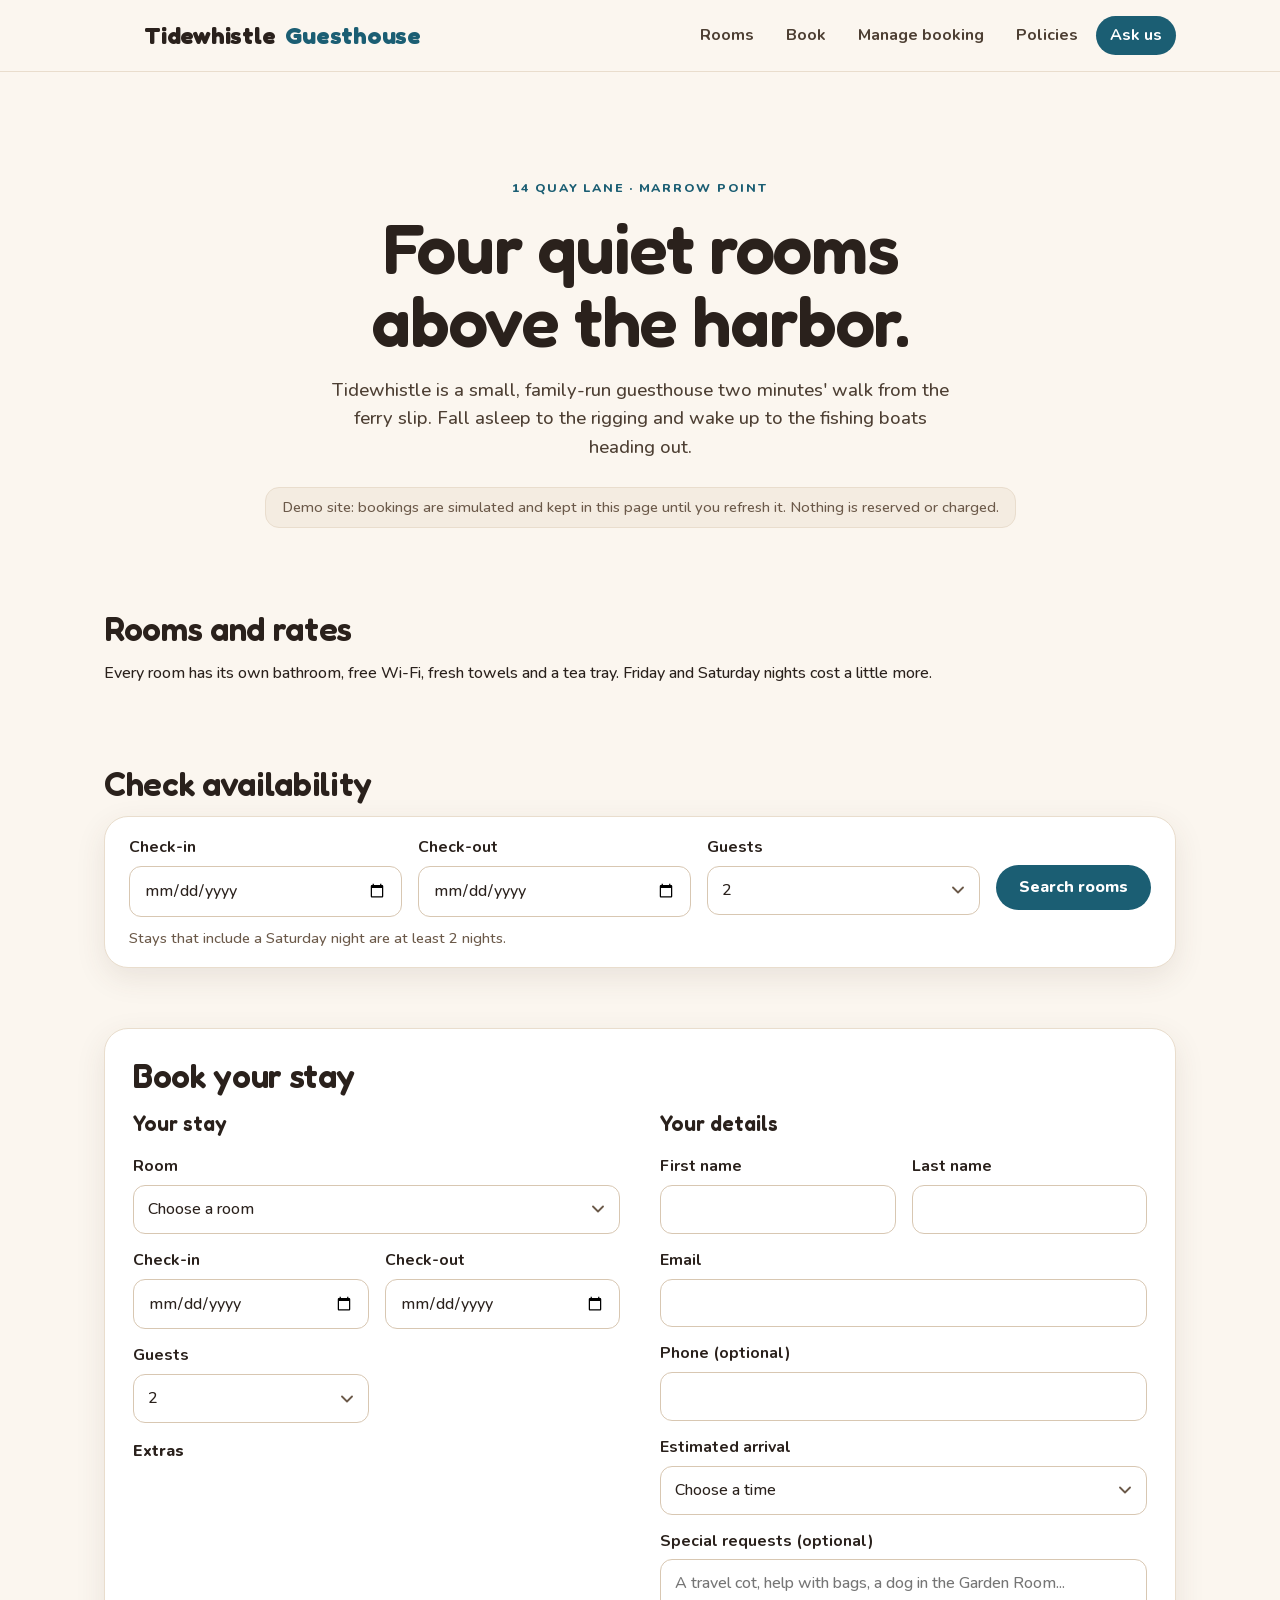
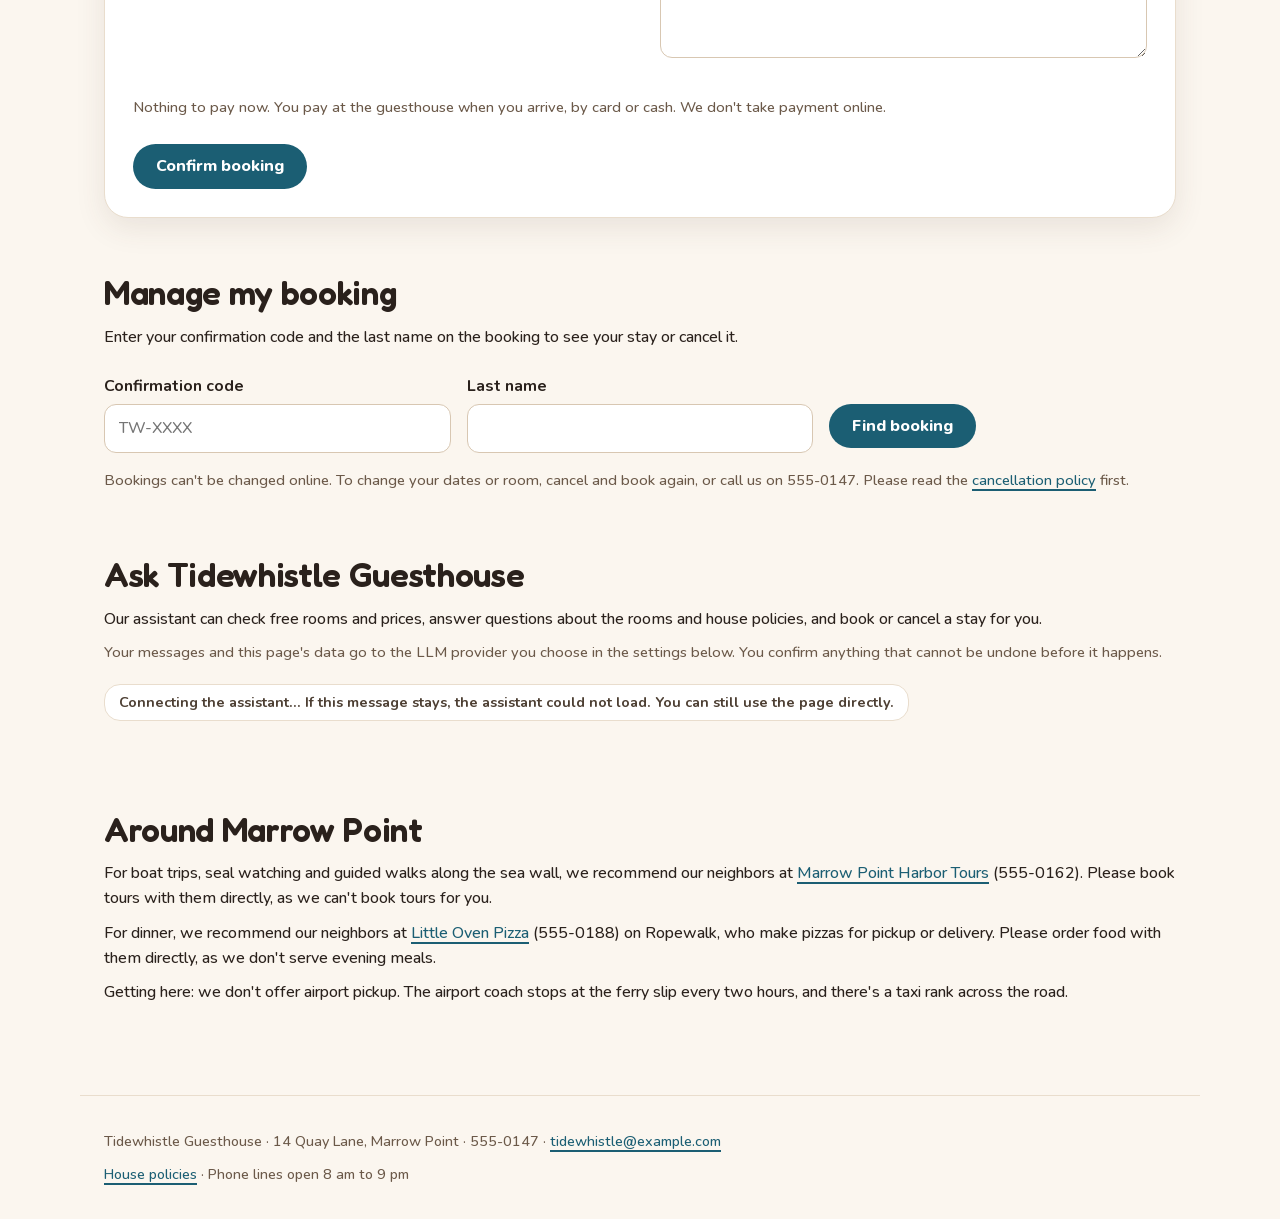
==== commit b54ae18e: "Merge main into worktree-three-sites" ====
--- a/examples/guesthouse_agentified/index.html
+++ b/examples/guesthouse_agentified/index.html
@@ -178,6 +178,9 @@
         <p id="tours-note">For boat trips, seal watching and guided walks along the sea wall, we recommend our neighbors at
           <a href="https://harbortours.example.com/">Marrow Point Harbor Tours</a> (555-0162).
           Please book tours with them directly, as we can't book tours for you.</p>
+        <p id="food-note">For dinner, we recommend our neighbors at
+          <a href="https://littleoven.example.com/">Little Oven Pizza</a> (555-0188) on Ropewalk, who make pizzas
+          for pickup or delivery. Please order food with them directly, as we don't serve evening meals.</p>
         <p id="travel-note">Getting here: we don't offer airport pickup. The airport coach stops at the ferry slip every two hours,
           and there's a taxi rank across the road.</p>
       </section>
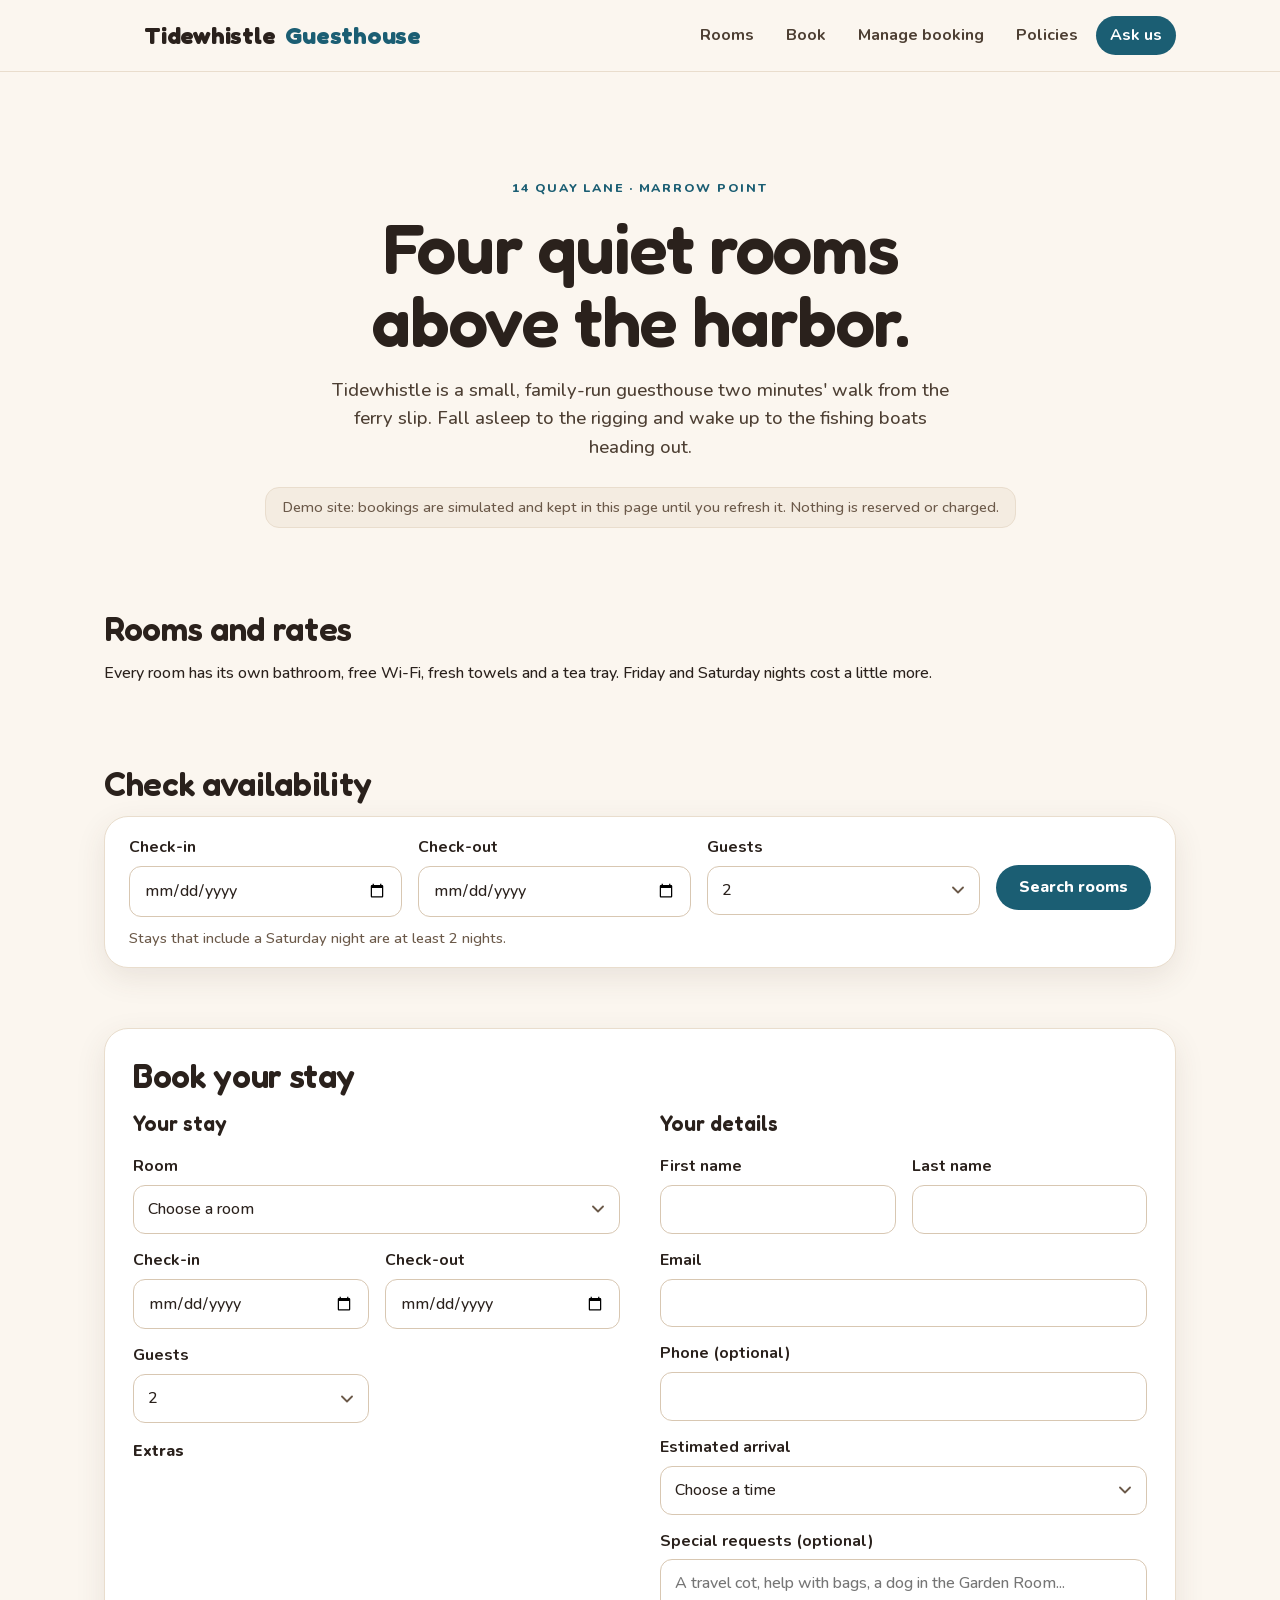
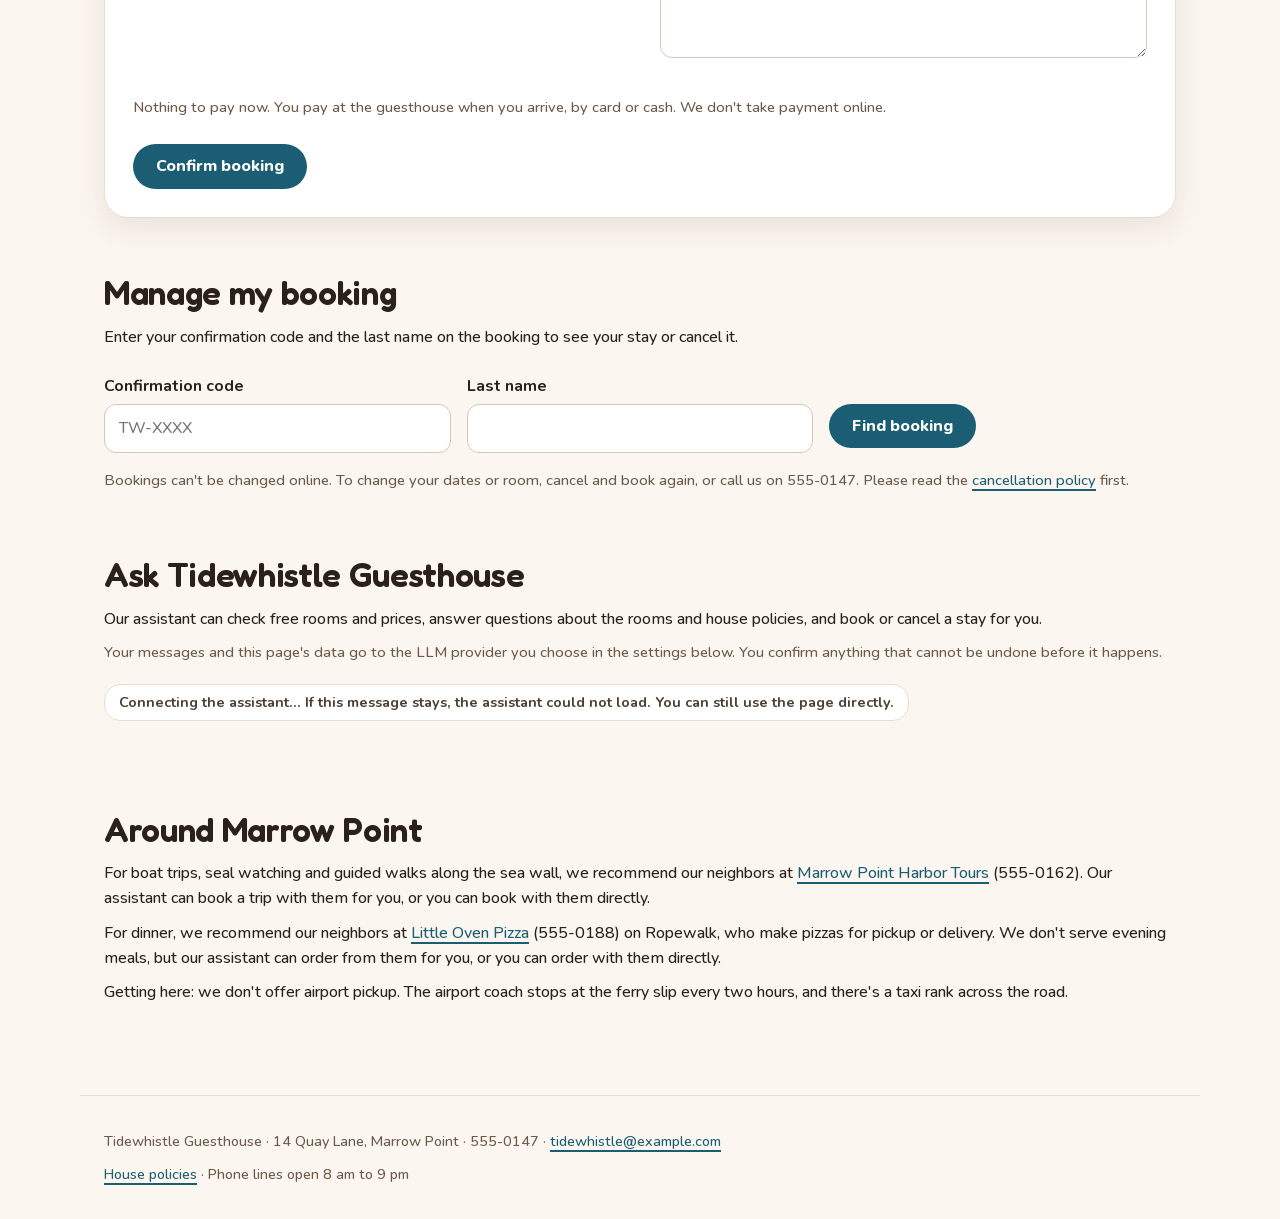
==== commit bb81610b: "Merge pull request #46 from cognizant-ai-labs/worktree-partner-writes Let the guesthouse book a tour" ====
--- a/examples/guesthouse_agentified/index.html
+++ b/examples/guesthouse_agentified/index.html
@@ -177,10 +177,10 @@
         <h2 id="around-heading">Around Marrow Point</h2>
         <p id="tours-note">For boat trips, seal watching and guided walks along the sea wall, we recommend our neighbors at
           <a href="https://harbortours.example.com/">Marrow Point Harbor Tours</a> (555-0162).
-          Please book tours with them directly, as we can't book tours for you.</p>
+          Our assistant can book a trip with them for you, or you can book with them directly.</p>
         <p id="food-note">For dinner, we recommend our neighbors at
           <a href="https://littleoven.example.com/">Little Oven Pizza</a> (555-0188) on Ropewalk, who make pizzas
-          for pickup or delivery. Please order food with them directly, as we don't serve evening meals.</p>
+          for pickup or delivery. We don't serve evening meals, but our assistant can order from them for you, or you can order with them directly.</p>
         <p id="travel-note">Getting here: we don't offer airport pickup. The airport coach stops at the ferry slip every two hours,
           and there's a taxi rank across the road.</p>
       </section>
